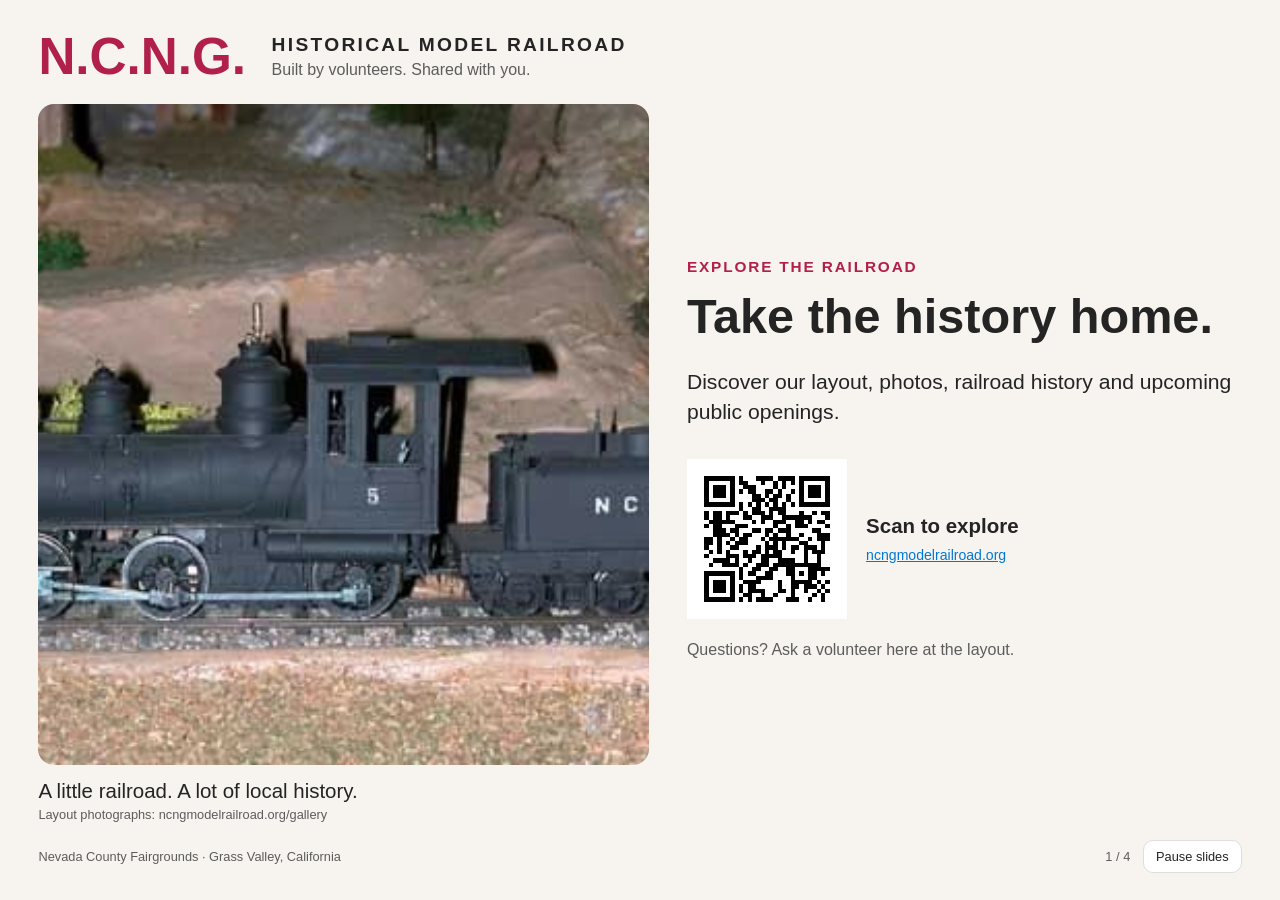
==== ansible/roles/trainview/files/visitor/index.html @ faa19b66 "Recover stalled kiosk capture and show offline visitor information Bring the existing trainview role" ====
<!doctype html>
<html lang="en">
<head>
<meta charset="utf-8">
<meta name="viewport" content="width=device-width, initial-scale=1">
<title>Explore the N.C.N.G. Historical Model Railroad</title>
<script>
  (() => {
    const param = new URLSearchParams(window.location.search).get("clawpilotTheme");
    const theme =
      param || (window.matchMedia("(prefers-color-scheme: dark)").matches ? "dark" : "light");
    document.documentElement.setAttribute("data-theme", theme);
  })();
</script>
<link rel="stylesheet" href="visitor.css">
</head>
<body>
<header><span>N.C.N.G.</span><div>HISTORICAL MODEL RAILROAD<small>Built by volunteers. Shared with you.</small></div></header>
<main>
  <figure>
    <img id="photo" src="layout.jpg" alt="Town, tracks and mountain scenery on the N.C.N.G. layout">
    <figcaption><span id="caption">A little railroad. A lot of local history.</span><small>Layout photographs: ncngmodelrailroad.org/gallery</small></figcaption>
  </figure>
  <section aria-label="Visitor information">
    <p class="eyebrow" id="eyebrow">EXPLORE THE RAILROAD</p>
    <h1 id="title">Take the history home.</h1>
    <p id="description">Discover our layout, photos, railroad history and upcoming public openings.</p>
    <div class="scan"><img id="qr" src="website-qr.png" alt="QR code for https://ncngmodelrailroad.org/"><div><strong id="action">Scan to explore</strong><a id="link" href="https://ncngmodelrailroad.org/">ncngmodelrailroad.org</a></div></div>
    <p class="ask">Questions? Ask a volunteer here at the layout.</p>
  </section>
</main>
<footer><span>Nevada County Fairgrounds · Grass Valley, California</span><span id="page">1 / 4</span><button id="pause" type="button">Pause slides</button></footer>
<script>
const slides = [
  { tag:'EXPLORE THE RAILROAD', title:'Take the history home.', description:'Discover our layout, photos, railroad history and upcoming public openings.', action:'Scan to explore', url:'https://ncngmodelrailroad.org/', qr:'website-qr.png', photo:'layout.jpg', alt:'Town, tracks and mountain scenery on the N.C.N.G. layout', caption:'A little railroad. A lot of local history.' },
  { tag:'FOLLOW THE ORIGINAL ROUTE', title:'Explore the historic map.', description:'See the original railroad route alongside modern terrain. This is a historical reconstruction, not the model track plan or a public trail map.', action:'Scan for the online map', url:'https://ncngmodelrailroad.org/map/', qr:'map-qr.png', photo:'trestle.jpg', alt:'A model train crossing the Bear River Bridge trestle', caption:'Discover the places behind the miniature scenes.' },
  { tag:'VOLUNTEERS WELCOME', title:'Help keep the trains running.', description:'Run trains, welcome visitors, build scenery or help with maintenance. No model railroad experience needed.', action:'Scan to get involved', url:'https://ncngmodelrailroad.org/volunteer/', qr:'volunteer-qr.png', photo:'layout.jpg', alt:'Town, tracks and mountain scenery on the N.C.N.G. layout', caption:'There is a place for your skills and curiosity.' },
  { tag:'DONATIONS & SPONSORSHIP INQUIRIES', title:'Help this little world grow.', description:'Support maintenance, scenery, equipment and visitor education. Ask us about donations or sponsoring the layout. Contact us for current contribution instructions.', action:'Scan for ways to help', url:'https://ncngmodelrailroad.org/donate/', qr:'donate-qr.png', photo:'engine.jpg', alt:'Model locomotive number 8 approaching through the layout scenery', caption:'Thank you for supporting a volunteer-built railroad.' },
];
let index = 0, paused = false;
function showSlide() {
  const slide = slides[index];
  for (const [id, key] of [['eyebrow','tag'], ['title','title'], ['description','description'], ['action','action'], ['caption','caption']]) document.getElementById(id).textContent = slide[key];
  const photo = document.getElementById('photo');
  photo.src = slide.photo; photo.alt = slide.alt;
  const qr = document.getElementById('qr');
  qr.src = slide.qr; qr.alt = 'QR code for ' + slide.url;
  const link = document.getElementById('link');
  link.href = slide.url; link.textContent = slide.url.replace('https://', '').replace(/\/$/, '');
  document.getElementById('page').textContent = `${index + 1} / ${slides.length}`;
}
document.getElementById('pause').onclick = () => {
  paused = !paused;
  document.getElementById('pause').textContent = paused ? 'Resume slides' : 'Pause slides';
};
setInterval(() => { if (!paused) { index = (index + 1) % slides.length; showSlide(); } }, 20000);
const heartbeat = () => window.parent.postMessage({ type:'traincam-viewer-heartbeat', live:false }, location.origin);
heartbeat();
setInterval(heartbeat, 2000);
</script>
</body>
</html>
---- ansible/roles/trainview/files/visitor/visitor.css ----
:root {
  color-scheme: light;
  --cp-bg: #f7f4ef;
  --cp-bg-elevated: #fcfbf8;
  --cp-surface: #ffffff;
  --cp-surface-soft: #f5f5f5;
  --cp-border: #dedede;
  --cp-border-strong: #919191;
  --cp-text: #242424;
  --cp-text-muted: #5c5c5c;
  --cp-text-soft: #6f6f6f;
  --cp-accent: #b11f4b;
  --cp-accent-hover: #9a1a41;
  --cp-accent-soft: rgba(177, 31, 75, 0.08);
  --cp-accent-fg: #ffffff;
  --cp-success: #16a34a;
  --cp-danger: #dc2626;
  --cp-warning: #f59e0b;
  --cp-link: #0078d4;
  --cp-shadow: 0 18px 48px rgba(0, 0, 0, 0.12);
  --cp-overlay: rgba(255, 255, 255, 0.8);
  --cp-panel: rgba(255, 255, 255, 0.86);
  --cp-panel-strong: rgba(255, 255, 255, 0.96);
  --cp-sheen: rgba(255, 255, 255, 0.55);
  --cp-highlight: rgba(177, 31, 75, 0.12);
}
html[data-theme="dark"] {
  color-scheme: dark;
  --cp-bg: #3d3b3a;
  --cp-bg-elevated: #343231;
  --cp-surface: #292929;
  --cp-surface-soft: #2e2e2e;
  --cp-border: #474747;
  --cp-border-strong: #5f5f5f;
  --cp-text: #dedede;
  --cp-text-muted: #919191;
  --cp-text-soft: #b0b0b0;
  --cp-accent: #fd8ea1;
  --cp-accent-hover: #fb7b91;
  --cp-accent-soft: rgba(253, 142, 161, 0.14);
  --cp-accent-fg: #1a1a1a;
  --cp-success: #4ade80;
  --cp-danger: #f87171;
  --cp-warning: #fbbf24;
  --cp-link: #4da6ff;
  --cp-shadow: 0 18px 48px rgba(0, 0, 0, 0.32);
  --cp-overlay: rgba(41, 41, 41, 0.88);
  --cp-panel: rgba(41, 41, 41, 0.72);
  --cp-panel-strong: rgba(41, 41, 41, 0.96);
  --cp-sheen: rgba(255, 255, 255, 0.04);
  --cp-highlight: rgba(253, 142, 161, 0.12);
}
* { box-sizing: border-box; }
body { margin:0; height:100vh; display:flex; flex-direction:column; padding:3vh 3vw; background:var(--cp-bg); color:var(--cp-text); font-family:"Segoe UI", Aptos, Calibri, -apple-system, BlinkMacSystemFont, sans-serif; }
header { display:flex; align-items:center; gap:2vw; padding-bottom:2vh; }
header > span { font-weight:900; font-size:4vw; color:var(--cp-accent); }
header > div { font-size:1.5vw; letter-spacing:.12em; font-weight:700; }
small { display:block; }
header small { font-size:1.25vw; letter-spacing:0; color:var(--cp-text-muted); margin-top:.6vh; font-weight:400; }
main { display:grid; grid-template-columns:1.1fr 1fr; gap:3vw; flex:1; min-height:0; }
figure { margin:0; display:flex; flex-direction:column; min-height:0; }
figure > img { width:100%; flex:1; min-height:0; object-fit:cover; border-radius:16px; }
figcaption { font-size:1.6vw; padding:1.5vh 0 0; }
figcaption small { font-size:1vw; color:var(--cp-text-muted); margin-top:.5vh; }
section { display:flex; flex-direction:column; justify-content:center; }
.eyebrow { color:var(--cp-accent); font-size:1.2vw; letter-spacing:.12em; font-weight:700; margin:0; }
h1 { font-size:3.8vw; line-height:1.06; margin:1.7vh 0; }
#description { font-size:1.65vw; line-height:1.42; margin:1vh 0 2vh; }
.scan { display:flex; align-items:center; gap:1.5vw; padding:1.5vh 0; }
.scan img { width:12.5vw; height:12.5vw; image-rendering:pixelated; }
.scan strong { font-size:1.6vw; }
a { display:block; color:var(--cp-link); font-size:1.1vw; margin-top:1vh; overflow-wrap:anywhere; }
.ask { color:var(--cp-text-muted); font-size:1.25vw; margin:1vh 0; }
footer { display:flex; align-items:center; gap:1vw; padding-top:2vh; font-size:1vw; color:var(--cp-text-muted); }
footer > span:first-child { flex:1; }
button { font:inherit; border:1px solid var(--cp-border); border-radius:.625rem; background:var(--cp-surface); color:var(--cp-text); padding:8px 12px; }
button:focus-visible, a:focus-visible { outline:3px solid var(--cp-accent); outline-offset:4px; }
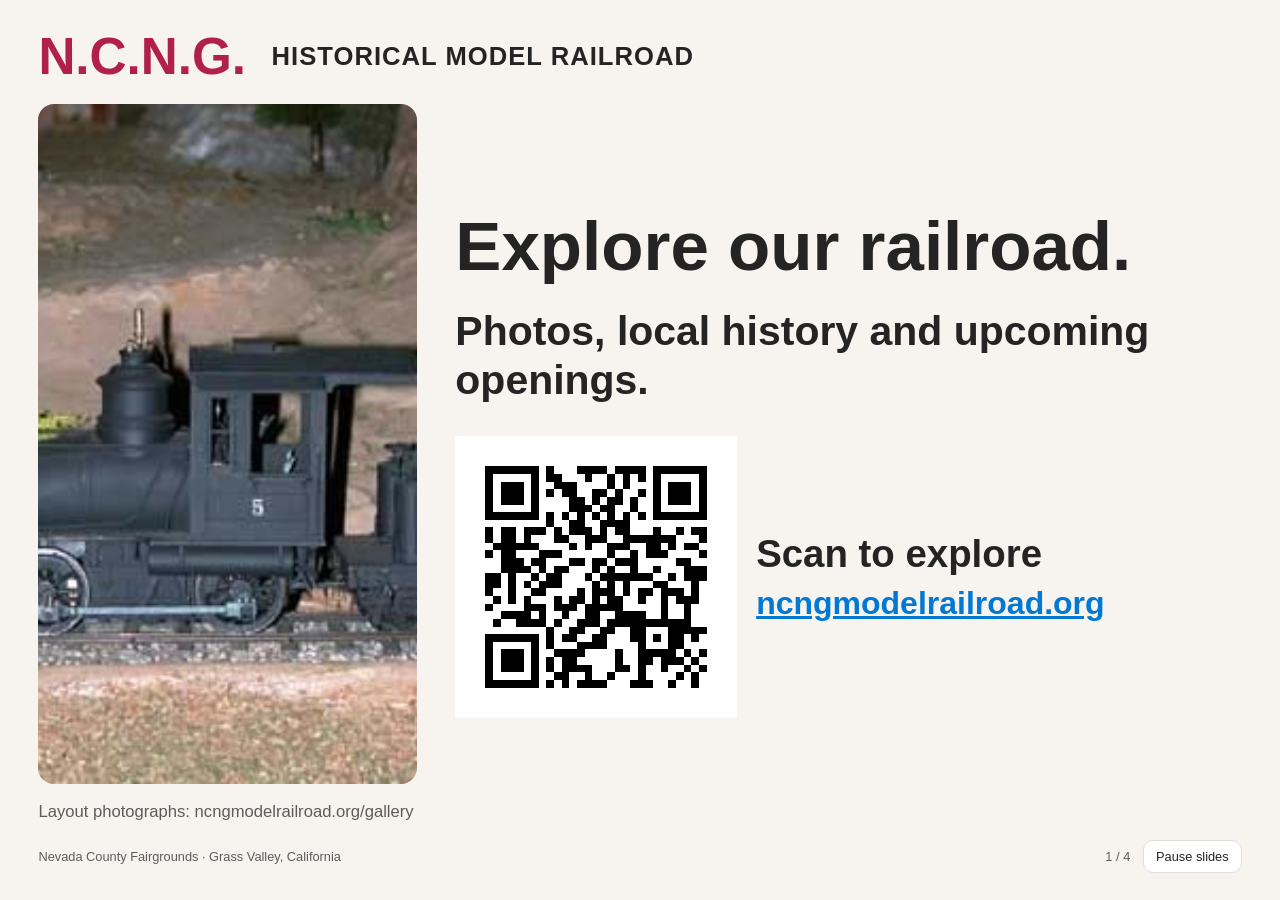
==== commit d9adec98: "Make kiosk signage readable and put USB on the larger display Keep content inside overscan-safe marg" ====
--- a/ansible/roles/trainview/files/visitor/index.html
+++ b/ansible/roles/trainview/files/visitor/index.html
@@ -23,8 +23,8 @@
   </figure>
   <section aria-label="Visitor information">
     <p class="eyebrow" id="eyebrow">EXPLORE THE RAILROAD</p>
-    <h1 id="title">Take the history home.</h1>
-    <p id="description">Discover our layout, photos, railroad history and upcoming public openings.</p>
+    <h1 id="title">Explore our railroad.</h1>
+    <p id="description">Photos, local history and upcoming openings.</p>
     <div class="scan"><img id="qr" src="website-qr.png" alt="QR code for https://ncngmodelrailroad.org/"><div><strong id="action">Scan to explore</strong><a id="link" href="https://ncngmodelrailroad.org/">ncngmodelrailroad.org</a></div></div>
     <p class="ask">Questions? Ask a volunteer here at the layout.</p>
   </section>
@@ -32,10 +32,10 @@
 <footer><span>Nevada County Fairgrounds · Grass Valley, California</span><span id="page">1 / 4</span><button id="pause" type="button">Pause slides</button></footer>
 <script>
 const slides = [
-  { tag:'EXPLORE THE RAILROAD', title:'Take the history home.', description:'Discover our layout, photos, railroad history and upcoming public openings.', action:'Scan to explore', url:'https://ncngmodelrailroad.org/', qr:'website-qr.png', photo:'layout.jpg', alt:'Town, tracks and mountain scenery on the N.C.N.G. layout', caption:'A little railroad. A lot of local history.' },
-  { tag:'FOLLOW THE ORIGINAL ROUTE', title:'Explore the historic map.', description:'See the original railroad route alongside modern terrain. This is a historical reconstruction, not the model track plan or a public trail map.', action:'Scan for the online map', url:'https://ncngmodelrailroad.org/map/', qr:'map-qr.png', photo:'trestle.jpg', alt:'A model train crossing the Bear River Bridge trestle', caption:'Discover the places behind the miniature scenes.' },
-  { tag:'VOLUNTEERS WELCOME', title:'Help keep the trains running.', description:'Run trains, welcome visitors, build scenery or help with maintenance. No model railroad experience needed.', action:'Scan to get involved', url:'https://ncngmodelrailroad.org/volunteer/', qr:'volunteer-qr.png', photo:'layout.jpg', alt:'Town, tracks and mountain scenery on the N.C.N.G. layout', caption:'There is a place for your skills and curiosity.' },
-  { tag:'DONATIONS & SPONSORSHIP INQUIRIES', title:'Help this little world grow.', description:'Support maintenance, scenery, equipment and visitor education. Ask us about donations or sponsoring the layout. Contact us for current contribution instructions.', action:'Scan for ways to help', url:'https://ncngmodelrailroad.org/donate/', qr:'donate-qr.png', photo:'engine.jpg', alt:'Model locomotive number 8 approaching through the layout scenery', caption:'Thank you for supporting a volunteer-built railroad.' },
+  { tag:'EXPLORE THE RAILROAD', title:'Explore our railroad.', description:'Photos, local history and upcoming openings.', action:'Scan to explore', url:'https://ncngmodelrailroad.org/', qr:'website-qr.png', photo:'layout.jpg', alt:'Town, tracks and mountain scenery on the N.C.N.G. layout', caption:'A little railroad. A lot of local history.' },
+  { tag:'FOLLOW THE ORIGINAL ROUTE', title:'Follow the old route.', description:'A historic reconstruction, not a trail or model track plan.', action:'Scan for the map', url:'https://ncngmodelrailroad.org/map/', qr:'map-qr.png', photo:'trestle.jpg', alt:'A model train crossing the Bear River Bridge trestle', caption:'Discover the places behind the miniature scenes.' },
+  { tag:'VOLUNTEERS WELCOME', title:'Volunteer with us.', description:'Run trains. Build scenery. Welcome visitors.', action:'Scan to join in', url:'https://ncngmodelrailroad.org/volunteer/', qr:'volunteer-qr.png', photo:'layout.jpg', alt:'Town, tracks and mountain scenery on the N.C.N.G. layout', caption:'There is a place for your skills and curiosity.' },
+  { tag:'DONATIONS & SPONSORSHIP', title:'Help the layout.', description:'Ask us about donations or sponsorship.', action:'Scan to help', url:'https://ncngmodelrailroad.org/donate/', qr:'donate-qr.png', photo:'engine.jpg', alt:'Model locomotive number 8 approaching through the layout scenery', caption:'Thank you for supporting a volunteer-built railroad.' },
 ];
 let index = 0, paused = false;
 function showSlide() {
@@ -46,7 +46,7 @@
   const qr = document.getElementById('qr');
   qr.src = slide.qr; qr.alt = 'QR code for ' + slide.url;
   const link = document.getElementById('link');
-  link.href = slide.url; link.textContent = slide.url.replace('https://', '').replace(/\/$/, '');
+  link.href = slide.url; link.textContent = 'ncngmodelrailroad.org';
   document.getElementById('page').textContent = `${index + 1} / ${slides.length}`;
 }
 document.getElementById('pause').onclick = () => {
--- a/ansible/roles/trainview/files/visitor/visitor.css
+++ b/ansible/roles/trainview/files/visitor/visitor.css
@@ -54,23 +54,24 @@
 body { margin:0; height:100vh; display:flex; flex-direction:column; padding:3vh 3vw; background:var(--cp-bg); color:var(--cp-text); font-family:"Segoe UI", Aptos, Calibri, -apple-system, BlinkMacSystemFont, sans-serif; }
 header { display:flex; align-items:center; gap:2vw; padding-bottom:2vh; }
 header > span { font-weight:900; font-size:4vw; color:var(--cp-accent); }
-header > div { font-size:1.5vw; letter-spacing:.12em; font-weight:700; }
+header > div { font-size:2vw; letter-spacing:.04em; font-weight:700; }
 small { display:block; }
-header small { font-size:1.25vw; letter-spacing:0; color:var(--cp-text-muted); margin-top:.6vh; font-weight:400; }
-main { display:grid; grid-template-columns:1.1fr 1fr; gap:3vw; flex:1; min-height:0; }
+header small { display:none; }
+main { display:grid; grid-template-columns:.65fr 1.35fr; gap:3vw; flex:1; min-height:0; }
 figure { margin:0; display:flex; flex-direction:column; min-height:0; }
 figure > img { width:100%; flex:1; min-height:0; object-fit:cover; border-radius:16px; }
-figcaption { font-size:1.6vw; padding:1.5vh 0 0; }
-figcaption small { font-size:1vw; color:var(--cp-text-muted); margin-top:.5vh; }
+figcaption { padding:1.5vh 0 0; }
+figcaption > span { display:none; }
+figcaption small { font-size:1.3vw; color:var(--cp-text-muted); margin-top:.5vh; }
 section { display:flex; flex-direction:column; justify-content:center; }
-.eyebrow { color:var(--cp-accent); font-size:1.2vw; letter-spacing:.12em; font-weight:700; margin:0; }
-h1 { font-size:3.8vw; line-height:1.06; margin:1.7vh 0; }
-#description { font-size:1.65vw; line-height:1.42; margin:1vh 0 2vh; }
+.eyebrow { display:none; }
+h1 { font-size:5.4vw; line-height:1.05; margin:1.7vh 0; font-weight:800; }
+#description { font-size:3.2vw; line-height:1.2; margin:1vh 0 2vh; font-weight:650; }
 .scan { display:flex; align-items:center; gap:1.5vw; padding:1.5vh 0; }
-.scan img { width:12.5vw; height:12.5vw; image-rendering:pixelated; }
-.scan strong { font-size:1.6vw; }
-a { display:block; color:var(--cp-link); font-size:1.1vw; margin-top:1vh; overflow-wrap:anywhere; }
-.ask { color:var(--cp-text-muted); font-size:1.25vw; margin:1vh 0; }
+.scan img { width:22vw; height:22vw; image-rendering:pixelated; }
+.scan strong { font-size:3vw; }
+a { display:block; color:var(--cp-link); font-size:2.5vw; margin-top:1vh; overflow-wrap:anywhere; font-weight:700; }
+.ask { display:none; }
 footer { display:flex; align-items:center; gap:1vw; padding-top:2vh; font-size:1vw; color:var(--cp-text-muted); }
 footer > span:first-child { flex:1; }
 button { font:inherit; border:1px solid var(--cp-border); border-radius:.625rem; background:var(--cp-surface); color:var(--cp-text); padding:8px 12px; }
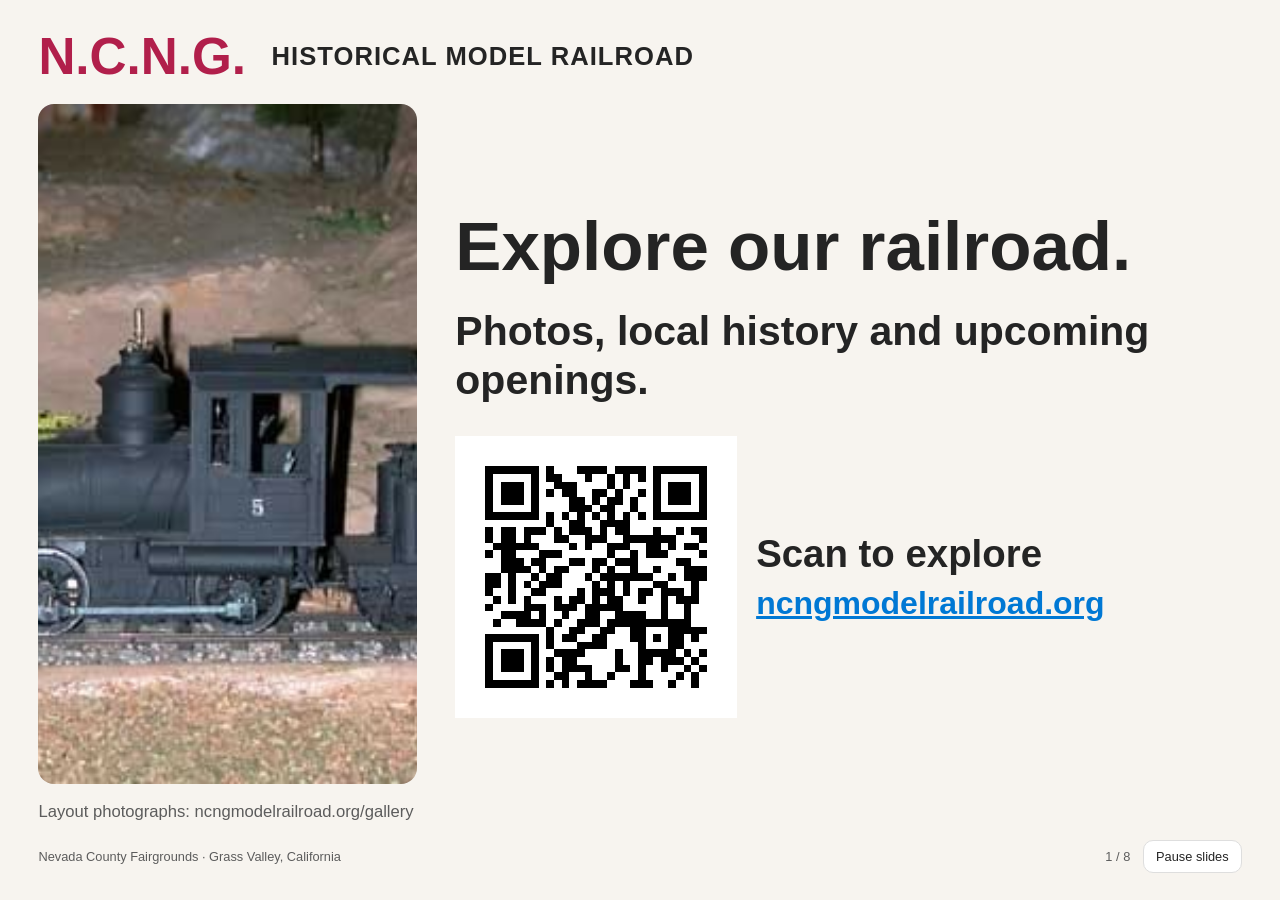
==== commit 49d5d7e7: "Expand offline visitor slideshow with five gallery photos Keep the 20-second cadence and existing vi" ====
--- a/ansible/roles/trainview/files/visitor/index.html
+++ b/ansible/roles/trainview/files/visitor/index.html
@@ -29,17 +29,27 @@
     <p class="ask">Questions? Ask a volunteer here at the layout.</p>
   </section>
 </main>
-<footer><span>Nevada County Fairgrounds · Grass Valley, California</span><span id="page">1 / 4</span><button id="pause" type="button">Pause slides</button></footer>
+<footer><span>Nevada County Fairgrounds · Grass Valley, California</span><span id="page">1 / 8</span><button id="pause" type="button">Pause slides</button></footer>
 <script>
+const messages = [
+  { tag:'EXPLORE THE RAILROAD', title:'Explore our railroad.', description:'Photos, local history and upcoming openings.', action:'Scan to explore', url:'https://ncngmodelrailroad.org/', qr:'website-qr.png' },
+  { tag:'FOLLOW THE ORIGINAL ROUTE', title:'Follow the old route.', description:'A historic reconstruction, not a trail or model track plan.', action:'Scan for the map', url:'https://ncngmodelrailroad.org/map/', qr:'map-qr.png' },
+  { tag:'VOLUNTEERS WELCOME', title:'Volunteer with us.', description:'Run trains. Build scenery. Welcome visitors.', action:'Scan to join in', url:'https://ncngmodelrailroad.org/volunteer/', qr:'volunteer-qr.png' },
+  { tag:'DONATIONS & SPONSORSHIP', title:'Help the layout.', description:'Ask us about donations or sponsorship.', action:'Scan to help', url:'https://ncngmodelrailroad.org/donate/', qr:'donate-qr.png' },
+];
 const slides = [
-  { tag:'EXPLORE THE RAILROAD', title:'Explore our railroad.', description:'Photos, local history and upcoming openings.', action:'Scan to explore', url:'https://ncngmodelrailroad.org/', qr:'website-qr.png', photo:'layout.jpg', alt:'Town, tracks and mountain scenery on the N.C.N.G. layout', caption:'A little railroad. A lot of local history.' },
-  { tag:'FOLLOW THE ORIGINAL ROUTE', title:'Follow the old route.', description:'A historic reconstruction, not a trail or model track plan.', action:'Scan for the map', url:'https://ncngmodelrailroad.org/map/', qr:'map-qr.png', photo:'trestle.jpg', alt:'A model train crossing the Bear River Bridge trestle', caption:'Discover the places behind the miniature scenes.' },
-  { tag:'VOLUNTEERS WELCOME', title:'Volunteer with us.', description:'Run trains. Build scenery. Welcome visitors.', action:'Scan to join in', url:'https://ncngmodelrailroad.org/volunteer/', qr:'volunteer-qr.png', photo:'layout.jpg', alt:'Town, tracks and mountain scenery on the N.C.N.G. layout', caption:'There is a place for your skills and curiosity.' },
-  { tag:'DONATIONS & SPONSORSHIP', title:'Help the layout.', description:'Ask us about donations or sponsorship.', action:'Scan to help', url:'https://ncngmodelrailroad.org/donate/', qr:'donate-qr.png', photo:'engine.jpg', alt:'Model locomotive number 8 approaching through the layout scenery', caption:'Thank you for supporting a volunteer-built railroad.' },
+  { photo:'layout.jpg', alt:'Town, tracks and mountain scenery on the N.C.N.G. layout', caption:'A little railroad. A lot of local history.' },
+  { photo:'trestle.jpg', alt:'A model train crossing the Bear River Bridge trestle', caption:'Discover the places behind the miniature scenes.' },
+  { photo:'repair-yard.jpg', alt:'Miniature workers beside freight cars, spare wheelsets and stacked lumber in the repair yard', caption:'There is a place for your skills and curiosity.' },
+  { photo:'engine.jpg', alt:'Model locomotive number 8 approaching through the layout scenery', caption:'Thank you for supporting a volunteer-built railroad.' },
+  { photo:'depot.jpg', alt:'Two-story model depot with a covered platform, miniature passengers and vintage cars', caption:'A busy depot, down to the smallest details.' },
+  { photo:'mine.jpg', alt:'Timber ore bin, mine tunnel and wooden shed on a snowy model hillside', caption:'Mining scenes bring the railroad landscape to life.' },
+  { photo:'car-show.jpg', alt:'Colorful vintage model cars lined up beside a green passenger coach and a Victorian-style house', caption:'Discover the little stories beside the tracks.' },
+  { photo:'christmas-train.jpg', alt:'Locomotive number 9 passing the Kidder house decorated with snowmen, garlands and a Christmas tree', caption:'Christmas comes to the N.C.N.G. layout.' },
 ];
 let index = 0, paused = false;
 function showSlide() {
-  const slide = slides[index];
+  const slide = { ...messages[index % messages.length], ...slides[index] };
   for (const [id, key] of [['eyebrow','tag'], ['title','title'], ['description','description'], ['action','action'], ['caption','caption']]) document.getElementById(id).textContent = slide[key];
   const photo = document.getElementById('photo');
   photo.src = slide.photo; photo.alt = slide.alt;
@@ -53,7 +63,12 @@
   paused = !paused;
   document.getElementById('pause').textContent = paused ? 'Resume slides' : 'Pause slides';
 };
-setInterval(() => { if (!paused) { index = (index + 1) % slides.length; showSlide(); } }, 20000);
+setInterval(() => {
+  // A CSS-hidden iframe still runs timers; keep its heartbeat, not its slideshow.
+  if (paused || (window.frameElement && !window.frameElement.getClientRects().length)) return;
+  index = (index + 1) % slides.length;
+  showSlide();
+}, 20000);
 const heartbeat = () => window.parent.postMessage({ type:'traincam-viewer-heartbeat', live:false }, location.origin);
 heartbeat();
 setInterval(heartbeat, 2000);
